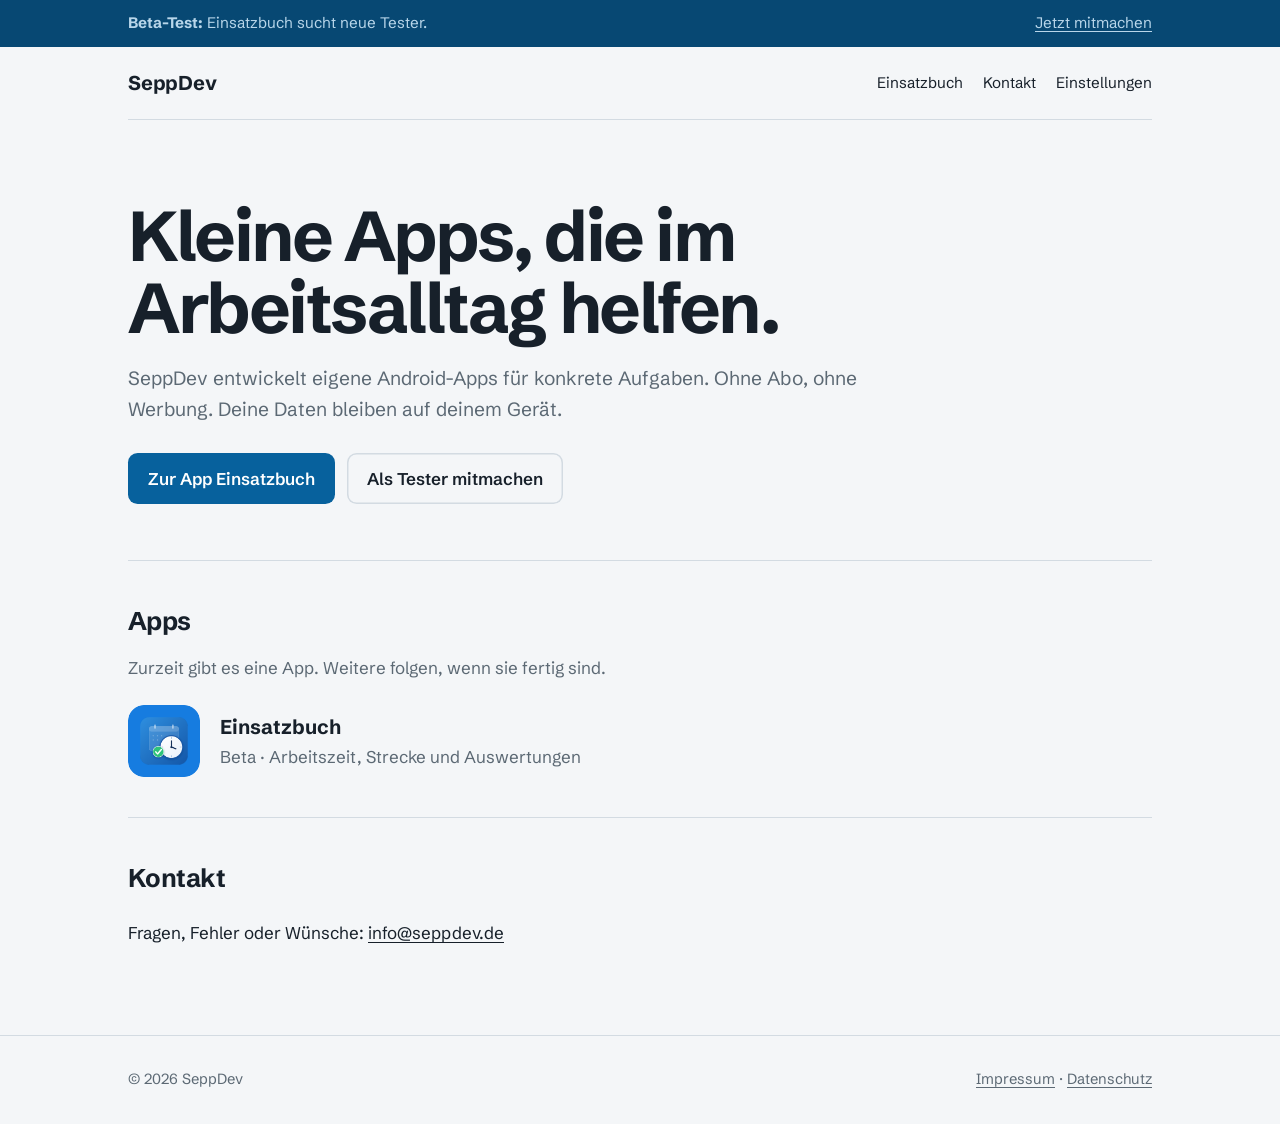
==== index.html @ da9e1fb3 "Add settings page in the navigation with full personalization Co-Authored-By: Claude Sonnet 5.5 <nor" ====
<!DOCTYPE html>
<html lang="de">
<head>
  <meta charset="utf-8">
  <meta name="viewport" content="width=device-width, initial-scale=1">
  <title>SeppDev – Apps für den Arbeitsalltag</title>
  <meta name="description" content="SeppDev baut kleine, praktische Apps. Aktuell im Beta-Test: Einsatzbuch für Arbeitszeit, Strecke und Auswertungen.">
  <link rel="preconnect" href="https://fonts.googleapis.com">
  <link rel="preconnect" href="https://fonts.gstatic.com" crossorigin>
  <link href="https://fonts.googleapis.com/css2?family=Schibsted+Grotesk:wght@400;600;700&display=swap" rel="stylesheet">
  <link rel="stylesheet" href="style.css">
  <script src="theme.js"></script>
</head>
<body>

<div class="beta-bar">
  <div class="wrap">
    <span><strong>Beta-Test:</strong> Einsatzbuch sucht neue Tester.</span>
    <a href="einsatzbuch/#testen">Jetzt mitmachen</a>
  </div>
</div>

<header class="wrap site-head">
  <a class="brand" href="./">SeppDev</a>
  <nav class="site-nav" aria-label="Hauptmenü">
    <a href="einsatzbuch/">Einsatzbuch</a>
    <a href="#kontakt">Kontakt</a>
    <a href="einstellungen.html">Einstellungen</a>
  </nav>
</header>

<main class="wrap">

  <div class="hero">
    <h1>Kleine Apps, die im Arbeitsalltag helfen.</h1>
    <p class="lede">SeppDev entwickelt eigene Android-Apps für konkrete Aufgaben. Ohne Abo, ohne Werbung. Deine Daten bleiben auf deinem Gerät.</p>
    <div class="hero-actions">
      <a class="btn" href="einsatzbuch/">Zur App Einsatzbuch</a>
      <a class="btn btn-ghost" href="einsatzbuch/#testen">Als Tester mitmachen</a>
    </div>
  </div>

  <section aria-labelledby="apps-titel">
    <h2 id="apps-titel">Apps</h2>
    <p class="section-lede">Zurzeit gibt es eine App. Weitere folgen, wenn sie fertig sind.</p>
    <a href="einsatzbuch/" style="display:flex; gap:1.25rem; align-items:center; text-decoration:none;">
      <img class="app-icon" src="einsatzbuch/icon.png" width="72" height="72" alt="Einsatzbuch-Icon">
      <span>
        <strong style="font-size:1.25rem;">Einsatzbuch</strong><br>
        <span style="color:var(--ink-soft);">Beta · Arbeitszeit, Strecke und Auswertungen</span>
      </span>
    </a>
  </section>

  <section id="kontakt" aria-labelledby="kontakt-titel">
    <h2 id="kontakt-titel">Kontakt</h2>
    <p>Fragen, Fehler oder Wünsche: <a href="mailto:info@seppdev.de">info@seppdev.de</a></p>
  </section>

</main>

<footer class="site-foot">
  <div class="wrap">
    <span>© 2026 SeppDev</span>
    <span><a href="impressum.html">Impressum</a> · <a href="datenschutz.html">Datenschutz</a></span>
  </div>
</footer>

</body>
</html>
---- style.css ----
/* SeppDev – gemeinsames Stylesheet */

/* Farben und Töne stammen aus der App (Theme.kt, Accents.kt). theme.js setzt sie je nach Auswahl. */
:root {
  --paper: #F4F6F8;
  --card: #FFFFFF;
  --ink: #17202A;
  --ink-soft: #5C6974;
  --rule: #D3DBE2;
  --accent: #07619D;
  --on-accent: #FFFFFF;
  --accent-ink: #07619D;
  --accent-deep: #074873;
  --on-deep: #B8D6EA;
  --accent-soft: #DFEAF2;
  --bar-bg: var(--accent-deep);
  --bar-fg: var(--on-deep);
  --signal: var(--accent-ink);
  --rs: 1;
  --sp: 1;
  --measure: 62ch;
  --font: "Schibsted Grotesk", system-ui, -apple-system, "Segoe UI", sans-serif;
  color-scheme: light;
}
:root[data-font="system"] { --font: system-ui, -apple-system, "Segoe UI", Roboto, sans-serif; }
:root[data-font="serif"] { --font: Georgia, "Times New Roman", serif; }
:root[data-theme="dark"] {
  --paper: #111820;
  --card: #161C22;
  --ink: #E8EDF2;
  --ink-soft: #9AA7B2;
  --rule: #323D47;
  --accent-ink: #84C2EB;
  --accent-deep: #0E344E;
  --accent-soft: #2A3A46;
  color-scheme: dark;
}

* { box-sizing: border-box; }
html { -webkit-text-size-adjust: 100%; scroll-behavior: smooth; }

body {
  margin: 0;
  background: var(--paper);
  color: var(--ink);
  font-family: var(--font);
  font-size: 1.0625rem;
  line-height: 1.6;
}

img, svg { display: block; max-width: 100%; }

a { color: var(--ink); text-decoration-thickness: 1px; text-underline-offset: 0.2em; }
a:hover { color: var(--signal); }

:focus-visible { outline: 3px solid var(--signal); outline-offset: 3px; }

.wrap { width: min(100% - 2.5rem, 64rem); margin-inline: auto; }

/* Kopfzeile */
.site-head {
  display: flex; align-items: center; justify-content: space-between; gap: 1rem;
  padding-block: 1.25rem; border-bottom: 1px solid var(--rule);
}
.brand { font-weight: 700; font-size: 1.25rem; letter-spacing: -0.01em; text-decoration: none; }
.site-nav { display: flex; flex-wrap: wrap; gap: 1.25rem; font-size: 0.95rem; }
.site-nav a { text-decoration: none; }
.site-nav a:hover { text-decoration: underline; }

/* Beta-Banner */
.beta-bar {
  background: var(--bar-bg); color: var(--bar-fg);
  padding-block: 0.7rem;
  font-size: 0.95rem;
}
.beta-bar .wrap { display: flex; flex-wrap: wrap; gap: 0.4rem 1rem; align-items: baseline; justify-content: space-between; }
.beta-bar strong { color: var(--bar-fg); }
.beta-bar a { color: var(--bar-fg); }

/* Hero */
.hero { padding-block: clamp(2.5rem, 7vw, 5rem) clamp(2rem, 5vw, 3.5rem); }
.hero h1 {
  font-size: clamp(2.3rem, 6vw, 4.4rem);
  line-height: 1.02; font-weight: 700; letter-spacing: -0.035em;
  margin: 0 0 1.25rem; max-width: 15ch;
}
.lede { font-size: 1.2rem; color: var(--ink-soft); max-width: var(--measure); margin: 0; }
.hero-actions { display: flex; flex-wrap: wrap; gap: 0.75rem; margin-top: 1.75rem; }

/* Buttons */
.btn {
  display: inline-block; padding: 0.75rem 1.25rem; border-radius: calc(0.6rem * var(--rs));
  background: var(--accent); color: var(--on-accent); text-decoration: none; font-weight: 600;
}
.btn:hover { background: var(--accent-deep); color: var(--on-deep); }
.btn-ghost { background: transparent; color: var(--ink); box-shadow: inset 0 0 0 1.5px var(--rule); }
.btn-ghost:hover { background: var(--card); color: var(--ink); box-shadow: inset 0 0 0 1.5px var(--accent); }
.btn[aria-disabled="true"] { background: var(--rule); color: var(--ink-soft); pointer-events: none; }

/* Abschnitte */
section { padding-block: calc(2.5rem * var(--sp)); border-top: 1px solid var(--rule); }
h2 { font-size: 1.6rem; letter-spacing: -0.02em; margin: 0 0 1.25rem; }
.section-lede { color: var(--ink-soft); max-width: var(--measure); margin: -0.5rem 0 1.5rem; }

/* Tester-Ablauf: echte Reihenfolge */
.steps { list-style: none; margin: 0; padding: 0; counter-reset: step; display: grid; gap: 1rem; }
.steps li {
  counter-increment: step;
  display: grid; grid-template-columns: 2.5rem 1fr; gap: 1rem;
  background: var(--card); border-radius: calc(0.8rem * var(--rs)); padding: 1.1rem 1.25rem;
}
.steps li::before {
  content: counter(step);
  width: 2.5rem; height: 2.5rem; border-radius: 50%;
  display: grid; place-items: center; font-weight: 700;
  background: var(--accent); color: var(--on-accent);
}
.steps h3 { margin: 0.1rem 0 0.25rem; font-size: 1.1rem; }
.steps p { margin: 0; color: var(--ink-soft); }

/* Funktionen */
.feature-grid { display: grid; grid-template-columns: repeat(auto-fit, minmax(16rem, 1fr)); gap: 1rem; }
.feature {
  background: var(--card); border-radius: calc(0.8rem * var(--rs)); padding: 1.25rem;
  border-left: 4px solid var(--accent);
}
.feature h3 { margin: 0 0 0.4rem; font-size: 1.05rem; }
.feature p { margin: 0; color: var(--ink-soft); font-size: 0.97rem; }

/* Versionsverlauf */
.timeline { list-style: none; margin: 0; padding: 0; border-left: 2px solid var(--rule); }
.timeline li { position: relative; padding: 0 0 calc(1.75rem * var(--sp)) 1.5rem; }
.timeline li::before {
  content: ""; position: absolute; left: -0.5rem; top: 0.35rem;
  width: 0.9rem; height: 0.9rem; border-radius: 50%;
  background: var(--paper); border: 2px solid var(--rule);
}
.timeline li.current::before { background: var(--accent); border-color: var(--accent); }
.timeline h3 { margin: 0 0 0.2rem; font-size: 1.15rem; }
.timeline .when { font-size: 0.9rem; color: var(--ink-soft); margin-bottom: 0.4rem; }
.timeline ul { margin: 0; padding-left: 1.1rem; color: var(--ink-soft); }
.timeline li.current .when::after { content: "  ·  aktuell"; color: var(--signal); font-weight: 600; }

/* App-Kopf */
.app-head { display: grid; grid-template-columns: 7rem 1fr; gap: 1.5rem; align-items: center; padding-block: clamp(2.5rem, 6vw, 4rem); }
.app-head .app-icon { width: 7rem; height: 7rem; border-radius: calc(1.6rem * var(--rs)); }
.app-head h1 { font-size: clamp(2.2rem, 5.5vw, 3.6rem); letter-spacing: -0.03em; line-height: 1.05; margin: 0 0 0.5rem; }
.app-icon { border-radius: calc(1rem * var(--rs)); }

/* Fußzeile */
.site-foot { margin-top: 2rem; padding-block: 2rem; border-top: 1px solid var(--rule); font-size: 0.92rem; color: var(--ink-soft); }
.site-foot .wrap { display: flex; flex-wrap: wrap; gap: 0.5rem 1.5rem; justify-content: space-between; }
.site-foot a { color: var(--ink-soft); }

/* Rechtstexte */
.legal { padding-block: 3rem 2rem; }
.legal h1 { font-size: 2.2rem; letter-spacing: -0.02em; margin: 0 0 1.5rem; }
.legal h2 { font-size: 1.2rem; margin: 2rem 0 0.5rem; }
.legal p, .legal address { max-width: var(--measure); font-style: normal; }

@media (max-width: 560px) {
  .site-head { flex-direction: column; align-items: flex-start; }
  .app-head { grid-template-columns: 1fr; }
  .app-head .app-icon { width: 5.5rem; height: 5.5rem; }
  .steps li { grid-template-columns: 2rem 1fr; }
  .steps li::before { width: 2rem; height: 2rem; }
}

@media (prefers-reduced-motion: reduce) {
  * { transition: none !important; animation: none !important; scroll-behavior: auto !important; }
}


/* Einstellungsseite */
.set-group { border: 0; padding: 0; margin: 0 0 1.75rem; }
.set-group legend { font-weight: 600; margin-bottom: 0.6rem; padding: 0; }
.seg { display: flex; flex-wrap: wrap; gap: 0.5rem; }
.seg button {
  padding: 0.6rem 1rem; border-radius: calc(0.6rem * var(--rs)); cursor: pointer; font: inherit; font-size: 0.95rem;
  background: var(--card); color: var(--ink); border: 1px solid var(--rule);
}
.seg button:hover { border-color: var(--accent); }
.seg button[aria-pressed="true"] { background: var(--accent); border-color: var(--accent); color: var(--on-accent); }
.swatches { display: grid; grid-template-columns: repeat(auto-fill, minmax(4rem, 1fr)); gap: 0.6rem; max-width: 30rem; }
.swatches button { height: 2.8rem; border-radius: calc(0.7rem * var(--rs)); cursor: pointer; border: 2px solid transparent; }
.swatches button[aria-pressed="true"] { border-color: var(--ink); box-shadow: inset 0 0 0 3px var(--card); }
.reset-row { padding-block: 0.5rem 1rem; }
.btn-plain { font: inherit; border: 0; cursor: pointer; }
.preview { background: var(--card); border-left: 4px solid var(--accent); border-radius: calc(0.8rem * var(--rs)); padding: 1.25rem; margin-bottom: 2rem; }
.preview h3 { margin: 0 0 0.4rem; }
.preview p { margin: 0 0 1rem; color: var(--ink-soft); max-width: var(--measure); }
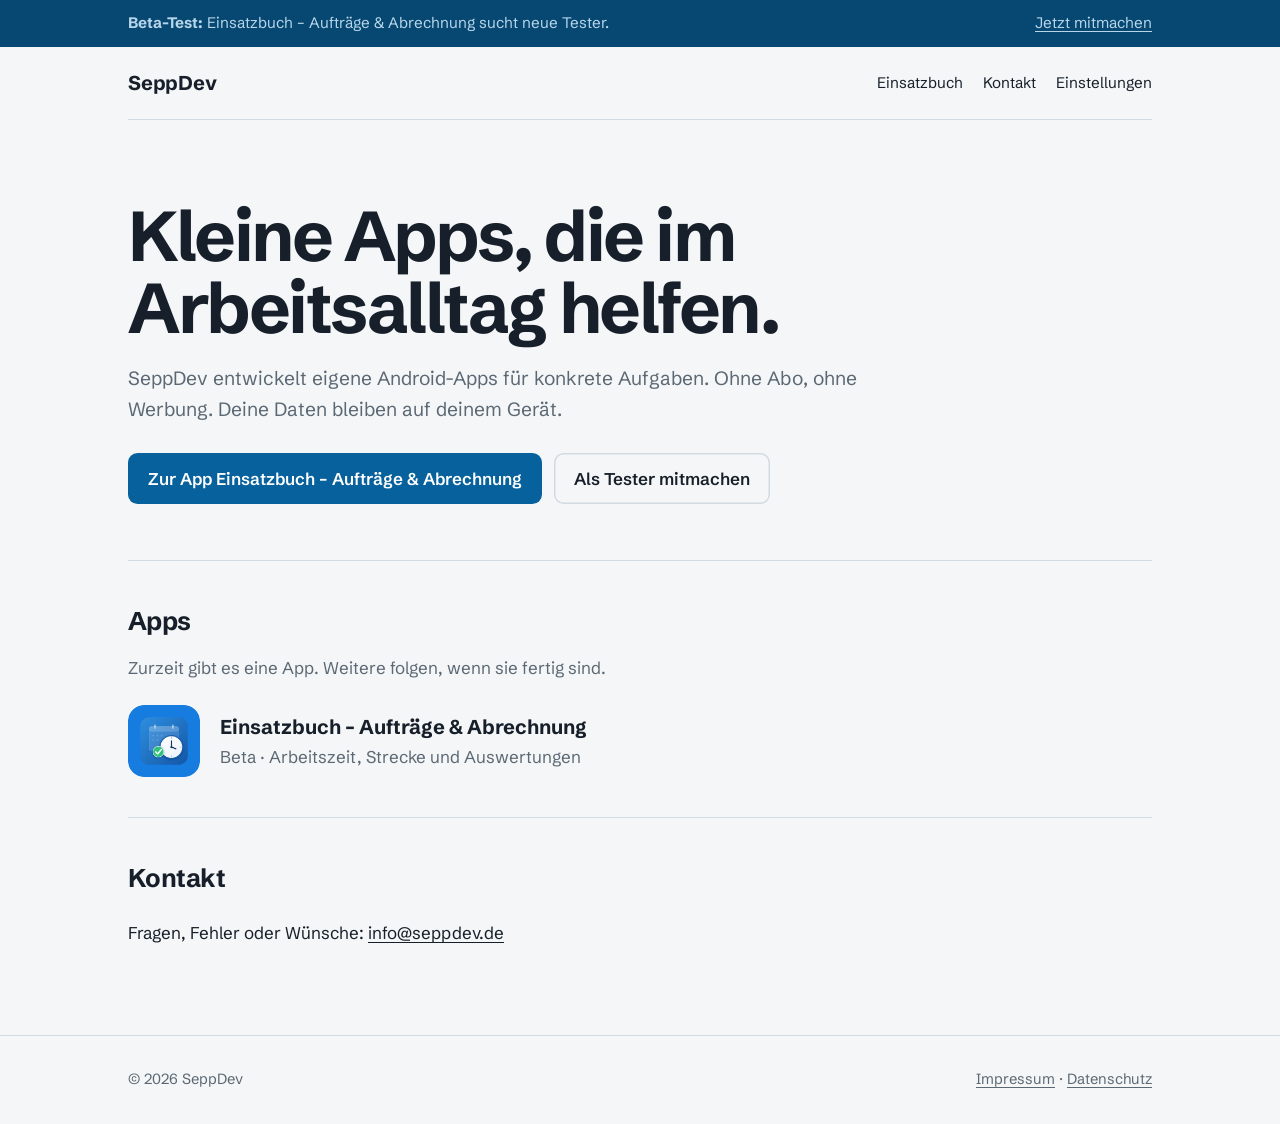
==== commit 4c25f5ba: "Rename app to Einsatzbuch – Aufträge & Abrechnung across site Co-Authored-By: Claude Haiku 5.5 <nore" ====
--- a/index.html
+++ b/index.html
@@ -15,7 +15,7 @@
 
 <div class="beta-bar">
   <div class="wrap">
-    <span><strong>Beta-Test:</strong> Einsatzbuch sucht neue Tester.</span>
+    <span><strong>Beta-Test:</strong> Einsatzbuch – Aufträge &amp; Abrechnung sucht neue Tester.</span>
     <a href="einsatzbuch/#testen">Jetzt mitmachen</a>
   </div>
 </div>
@@ -35,7 +35,7 @@
     <h1>Kleine Apps, die im Arbeitsalltag helfen.</h1>
     <p class="lede">SeppDev entwickelt eigene Android-Apps für konkrete Aufgaben. Ohne Abo, ohne Werbung. Deine Daten bleiben auf deinem Gerät.</p>
     <div class="hero-actions">
-      <a class="btn" href="einsatzbuch/">Zur App Einsatzbuch</a>
+      <a class="btn" href="einsatzbuch/">Zur App Einsatzbuch – Aufträge &amp; Abrechnung</a>
       <a class="btn btn-ghost" href="einsatzbuch/#testen">Als Tester mitmachen</a>
     </div>
   </div>
@@ -46,7 +46,7 @@
     <a href="einsatzbuch/" style="display:flex; gap:1.25rem; align-items:center; text-decoration:none;">
       <img class="app-icon" src="einsatzbuch/icon.png" width="72" height="72" alt="Einsatzbuch-Icon">
       <span>
-        <strong style="font-size:1.25rem;">Einsatzbuch</strong><br>
+        <strong style="font-size:1.25rem;">Einsatzbuch – Aufträge &amp; Abrechnung</strong><br>
         <span style="color:var(--ink-soft);">Beta · Arbeitszeit, Strecke und Auswertungen</span>
       </span>
     </a>
--- a/style.css
+++ b/style.css
@@ -129,17 +129,17 @@
 
 /* Versionsverlauf */
 .timeline { list-style: none; margin: 0; padding: 0; border-left: 2px solid var(--rule); }
-.timeline li { position: relative; padding: 0 0 calc(1.75rem * var(--sp)) 1.5rem; }
-.timeline li::before {
+.timeline > li { position: relative; padding: 0 0 calc(1.75rem * var(--sp)) 1.5rem; }
+.timeline > li::before {
   content: ""; position: absolute; left: -0.5rem; top: 0.35rem;
   width: 0.9rem; height: 0.9rem; border-radius: 50%;
   background: var(--paper); border: 2px solid var(--rule);
 }
-.timeline li.current::before { background: var(--accent); border-color: var(--accent); }
+.timeline > li.current::before { background: var(--accent); border-color: var(--accent); }
 .timeline h3 { margin: 0 0 0.2rem; font-size: 1.15rem; }
 .timeline .when { font-size: 0.9rem; color: var(--ink-soft); margin-bottom: 0.4rem; }
 .timeline ul { margin: 0; padding-left: 1.1rem; color: var(--ink-soft); }
-.timeline li.current .when::after { content: "  ·  aktuell"; color: var(--signal); font-weight: 600; }
+.timeline > li.current .when { color: var(--accent-ink); font-weight: 600; }
 
 /* App-Kopf */
 .app-head { display: grid; grid-template-columns: 7rem 1fr; gap: 1.5rem; align-items: center; padding-block: clamp(2.5rem, 6vw, 4rem); }
@@ -189,3 +189,17 @@
 .preview { background: var(--card); border-left: 4px solid var(--accent); border-radius: calc(0.8rem * var(--rs)); padding: 1.25rem; margin-bottom: 2rem; }
 .preview h3 { margin: 0 0 0.4rem; }
 .preview p { margin: 0 0 1rem; color: var(--ink-soft); max-width: var(--measure); }
+
+/* Tester-Zähler */
+.tester-count { background: var(--card); border-left: 4px solid var(--accent); border-radius: calc(0.8rem * var(--rs)); padding: 1rem 1.25rem; margin: 0 0 1.5rem; }
+.tester-count[hidden] { display: none; }
+.tester-line { margin: 0 0 0.6rem; }
+.tester-line strong { font-size: 1.8rem; letter-spacing: -0.02em; margin-right: 0.25rem; }
+.tester-count .bar { height: 0.7rem; background: var(--rule); border-radius: 999px; overflow: hidden; }
+.tester-count .bar[hidden] { display: none; }
+.tester-count .bar span { display: block; height: 100%; width: 0; background: var(--accent); border-radius: 999px; transition: width .6s ease; }
+.tester-stand { margin: 0.5rem 0 0; font-size: 0.88rem; color: var(--ink-soft); }
+.tester-stand:empty { display: none; }
+@media (prefers-reduced-motion: reduce) { .tester-count .bar span { transition: none; } }
+
+.visually-hidden { position: absolute; width: 1px; height: 1px; overflow: hidden; clip: rect(0 0 0 0); white-space: nowrap; }
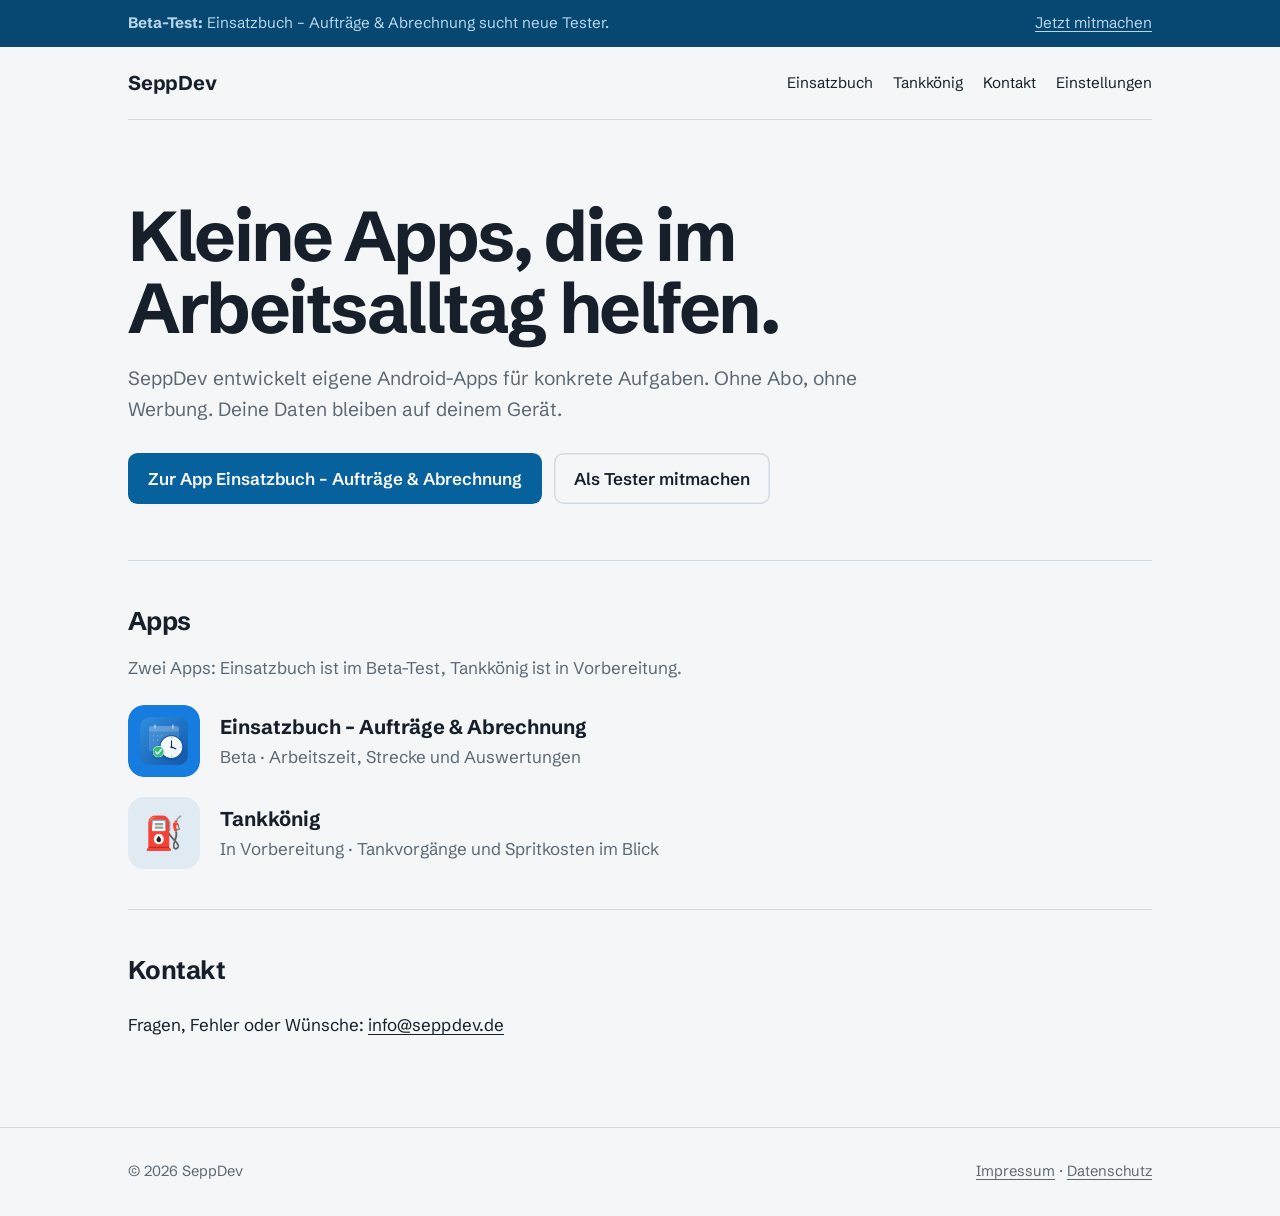
==== commit fb2d8eee: "Zweite App Tankkönig grob hinzugefügt Co-Authored-By: Claude Sonnet 5.5 <noreply@anthropic.com> Clau" ====
--- a/index.html
+++ b/index.html
@@ -24,6 +24,7 @@
   <a class="brand" href="./">SeppDev</a>
   <nav class="site-nav" aria-label="Hauptmenü">
     <a href="einsatzbuch/">Einsatzbuch</a>
+    <a href="tankkoenig/">Tankkönig</a>
     <a href="#kontakt">Kontakt</a>
     <a href="einstellungen.html">Einstellungen</a>
   </nav>
@@ -42,12 +43,19 @@
 
   <section aria-labelledby="apps-titel">
     <h2 id="apps-titel">Apps</h2>
-    <p class="section-lede">Zurzeit gibt es eine App. Weitere folgen, wenn sie fertig sind.</p>
+    <p class="section-lede">Zwei Apps: Einsatzbuch ist im Beta-Test, Tankkönig ist in Vorbereitung.</p>
     <a href="einsatzbuch/" style="display:flex; gap:1.25rem; align-items:center; text-decoration:none;">
       <img class="app-icon" src="einsatzbuch/icon.png" width="72" height="72" alt="Einsatzbuch-Icon">
       <span>
         <strong style="font-size:1.25rem;">Einsatzbuch – Aufträge &amp; Abrechnung</strong><br>
         <span style="color:var(--ink-soft);">Beta · Arbeitszeit, Strecke und Auswertungen</span>
+      </span>
+    </a>
+    <a href="tankkoenig/" style="display:flex; gap:1.25rem; align-items:center; text-decoration:none; margin-top:1.25rem;">
+      <span class="app-icon" style="width:72px; height:72px; display:grid; place-items:center; font-size:2rem; background:var(--accent-soft);" aria-hidden="true">⛽</span>
+      <span>
+        <strong style="font-size:1.25rem;">Tankkönig</strong><br>
+        <span style="color:var(--ink-soft);">In Vorbereitung · Tankvorgänge und Spritkosten im Blick</span>
       </span>
     </a>
   </section>
--- a/style.css
+++ b/style.css
@@ -203,3 +203,38 @@
 @media (prefers-reduced-motion: reduce) { .tester-count .bar span { transition: none; } }
 
 .visually-hidden { position: absolute; width: 1px; height: 1px; overflow: hidden; clip: rect(0 0 0 0); white-space: nowrap; }
+
+/* Versionsverlauf kompakt */
+.timeline.compact > li { padding-bottom: calc(1rem * var(--sp)); }
+.timeline.compact h3 { font-size: 1rem; margin-bottom: 0.1rem; }
+.timeline.compact .when { font-size: 0.82rem; margin-bottom: 0.2rem; }
+.timeline.compact ul { font-size: 0.9rem; line-height: 1.45; padding-left: 0.9rem; }
+.timeline.compact li li { margin: 0; }
+.timeline.compact p { margin: 0; }
+.timeline.compact .when { margin-bottom: 0.1rem; }
+.timeline.compact ul { line-height: 1.4; }
+.timeline.compact > li { padding-bottom: calc(0.9rem * var(--sp)); }
+
+/* Versionsverlauf: aufklappbar */
+.tl-tools { display: flex; gap: 0.5rem; margin-bottom: 1rem; }
+.btn-small { padding: 0.4rem 0.8rem; font-size: 0.88rem; border-radius: calc(0.5rem * var(--rs)); }
+.timeline.compact > li { padding-bottom: calc(0.55rem * var(--sp)); }
+.timeline details summary {
+  display: flex; align-items: baseline; flex-wrap: wrap; gap: 0.15rem 0.75rem;
+  cursor: pointer; list-style: none; padding: 0.15rem 1.6rem 0.15rem 0; position: relative;
+}
+.timeline details summary::-webkit-details-marker { display: none; }
+.timeline details summary::after {
+  content: ""; position: absolute; right: 0.3rem; top: 0.55rem; width: 0.5rem; height: 0.5rem;
+  border-right: 2px solid var(--ink-soft); border-bottom: 2px solid var(--ink-soft);
+  transform: rotate(45deg); transition: transform .15s ease;
+}
+.timeline details[open] summary::after { transform: rotate(-135deg); top: 0.7rem; }
+.timeline details summary h3 { margin: 0; }
+.timeline details summary .when { margin: 0; font-size: 0.82rem; color: var(--ink-soft); }
+.timeline details summary .count { margin-left: auto; font-size: 0.8rem; color: var(--ink-soft); }
+.timeline > li.current details summary .when { color: var(--accent-ink); font-weight: 600; }
+.timeline details ul { margin: 0.35rem 0 0.3rem; }
+@media (prefers-reduced-motion: reduce) { .timeline details summary::after { transition: none; } }
+.timeline details h4 { margin: 0.55rem 0 0.1rem; font-size: 0.85rem; color: var(--ink); }
+.timeline details h4 + ul { margin-top: 0.1rem; }
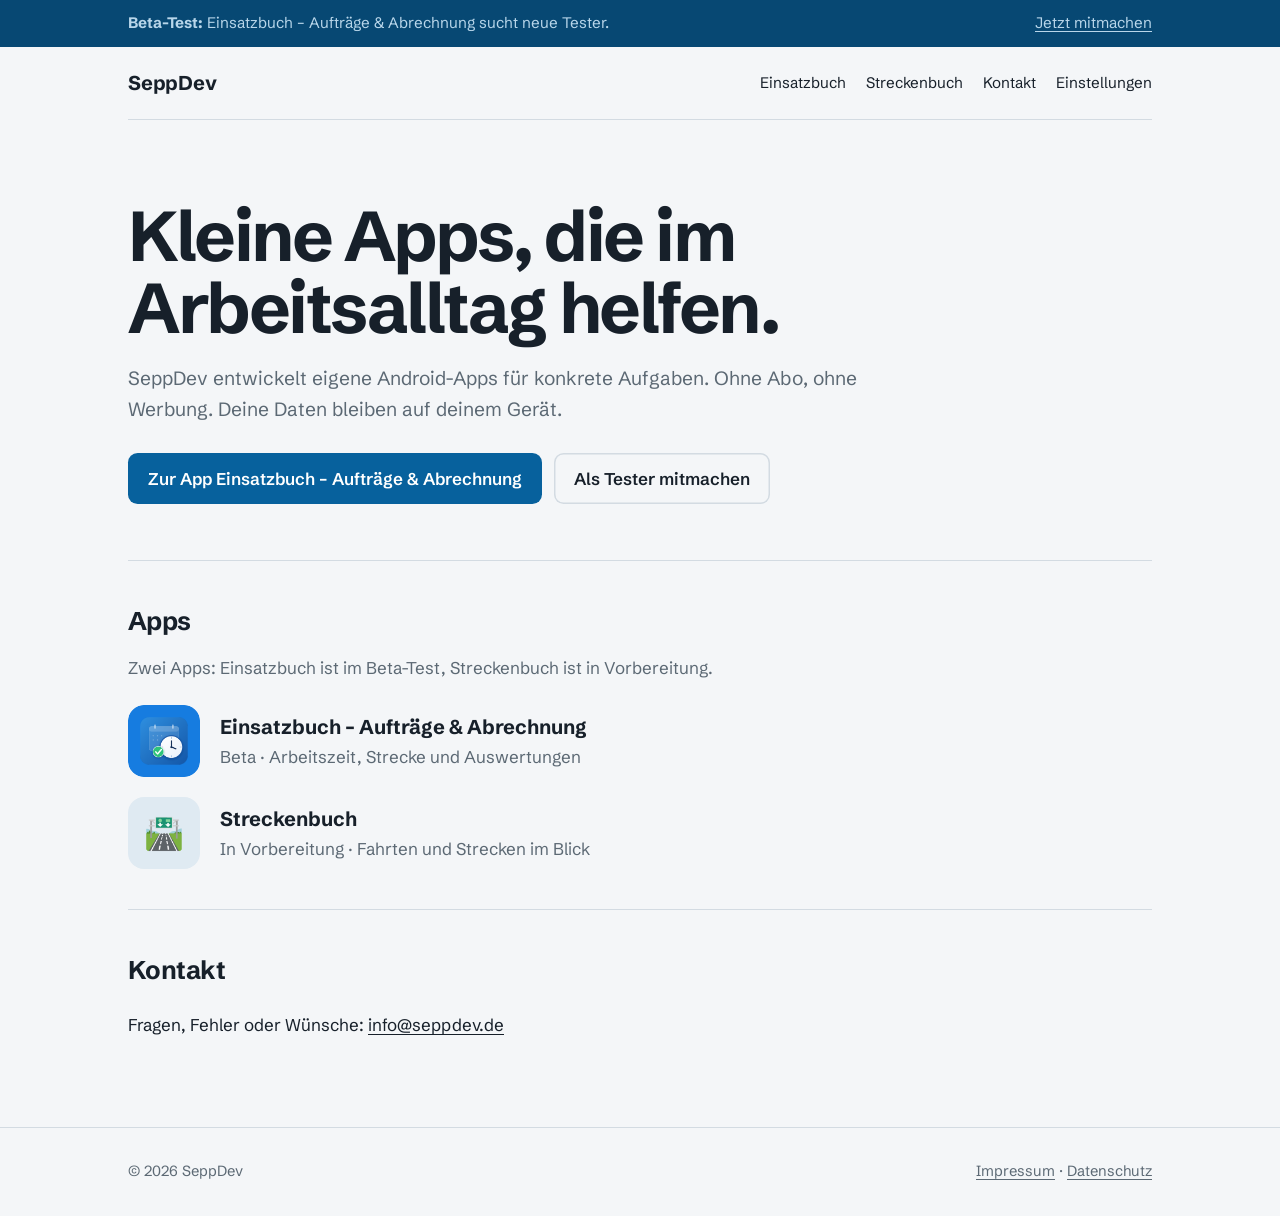
==== commit f499bd19: "Zweite App heißt Streckenbuch Co-Authored-By: Claude Sonnet 5.5 <noreply@anthropic.com> Claude-Sessi" ====
--- a/index.html
+++ b/index.html
@@ -24,7 +24,7 @@
   <a class="brand" href="./">SeppDev</a>
   <nav class="site-nav" aria-label="Hauptmenü">
     <a href="einsatzbuch/">Einsatzbuch</a>
-    <a href="tankkoenig/">Tankkönig</a>
+    <a href="streckenbuch/">Streckenbuch</a>
     <a href="#kontakt">Kontakt</a>
     <a href="einstellungen.html">Einstellungen</a>
   </nav>
@@ -43,7 +43,7 @@
 
   <section aria-labelledby="apps-titel">
     <h2 id="apps-titel">Apps</h2>
-    <p class="section-lede">Zwei Apps: Einsatzbuch ist im Beta-Test, Tankkönig ist in Vorbereitung.</p>
+    <p class="section-lede">Zwei Apps: Einsatzbuch ist im Beta-Test, Streckenbuch ist in Vorbereitung.</p>
     <a href="einsatzbuch/" style="display:flex; gap:1.25rem; align-items:center; text-decoration:none;">
       <img class="app-icon" src="einsatzbuch/icon.png" width="72" height="72" alt="Einsatzbuch-Icon">
       <span>
@@ -51,11 +51,11 @@
         <span style="color:var(--ink-soft);">Beta · Arbeitszeit, Strecke und Auswertungen</span>
       </span>
     </a>
-    <a href="tankkoenig/" style="display:flex; gap:1.25rem; align-items:center; text-decoration:none; margin-top:1.25rem;">
-      <span class="app-icon" style="width:72px; height:72px; display:grid; place-items:center; font-size:2rem; background:var(--accent-soft);" aria-hidden="true">⛽</span>
+    <a href="streckenbuch/" style="display:flex; gap:1.25rem; align-items:center; text-decoration:none; margin-top:1.25rem;">
+      <span class="app-icon" style="width:72px; height:72px; display:grid; place-items:center; font-size:2rem; background:var(--accent-soft);" aria-hidden="true">🛣️</span>
       <span>
-        <strong style="font-size:1.25rem;">Tankkönig</strong><br>
-        <span style="color:var(--ink-soft);">In Vorbereitung · Tankvorgänge und Spritkosten im Blick</span>
+        <strong style="font-size:1.25rem;">Streckenbuch</strong><br>
+        <span style="color:var(--ink-soft);">In Vorbereitung · Fahrten und Strecken im Blick</span>
       </span>
     </a>
   </section>
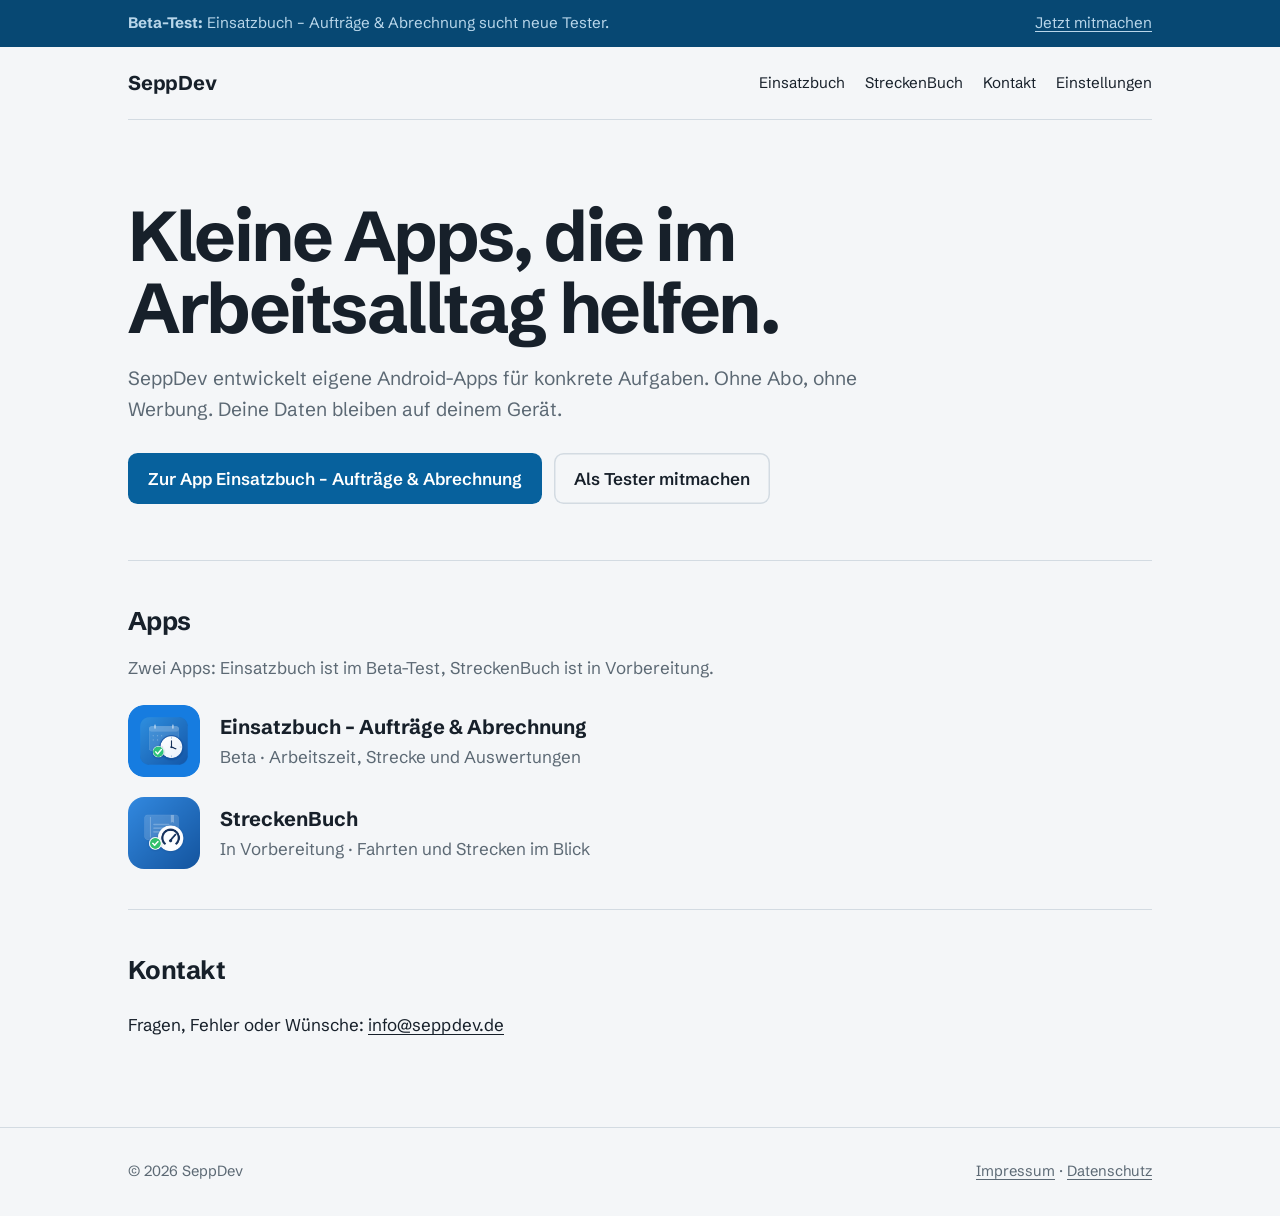
==== commit 39e786a4: "StreckenBuch: Icon und Beschreibung aus der App Co-Authored-By: Claude Sonnet 5.5 <noreply@anthropic" ====
--- a/index.html
+++ b/index.html
@@ -24,7 +24,7 @@
   <a class="brand" href="./">SeppDev</a>
   <nav class="site-nav" aria-label="Hauptmenü">
     <a href="einsatzbuch/">Einsatzbuch</a>
-    <a href="streckenbuch/">Streckenbuch</a>
+    <a href="streckenbuch/">StreckenBuch</a>
     <a href="#kontakt">Kontakt</a>
     <a href="einstellungen.html">Einstellungen</a>
   </nav>
@@ -43,7 +43,7 @@
 
   <section aria-labelledby="apps-titel">
     <h2 id="apps-titel">Apps</h2>
-    <p class="section-lede">Zwei Apps: Einsatzbuch ist im Beta-Test, Streckenbuch ist in Vorbereitung.</p>
+    <p class="section-lede">Zwei Apps: Einsatzbuch ist im Beta-Test, StreckenBuch ist in Vorbereitung.</p>
     <a href="einsatzbuch/" style="display:flex; gap:1.25rem; align-items:center; text-decoration:none;">
       <img class="app-icon" src="einsatzbuch/icon.png" width="72" height="72" alt="Einsatzbuch-Icon">
       <span>
@@ -52,9 +52,9 @@
       </span>
     </a>
     <a href="streckenbuch/" style="display:flex; gap:1.25rem; align-items:center; text-decoration:none; margin-top:1.25rem;">
-      <span class="app-icon" style="width:72px; height:72px; display:grid; place-items:center; font-size:2rem; background:var(--accent-soft);" aria-hidden="true">🛣️</span>
+      <img class="app-icon" src="streckenbuch/icon.png" width="72" height="72" alt="StreckenBuch-Icon">
       <span>
-        <strong style="font-size:1.25rem;">Streckenbuch</strong><br>
+        <strong style="font-size:1.25rem;">StreckenBuch</strong><br>
         <span style="color:var(--ink-soft);">In Vorbereitung · Fahrten und Strecken im Blick</span>
       </span>
     </a>
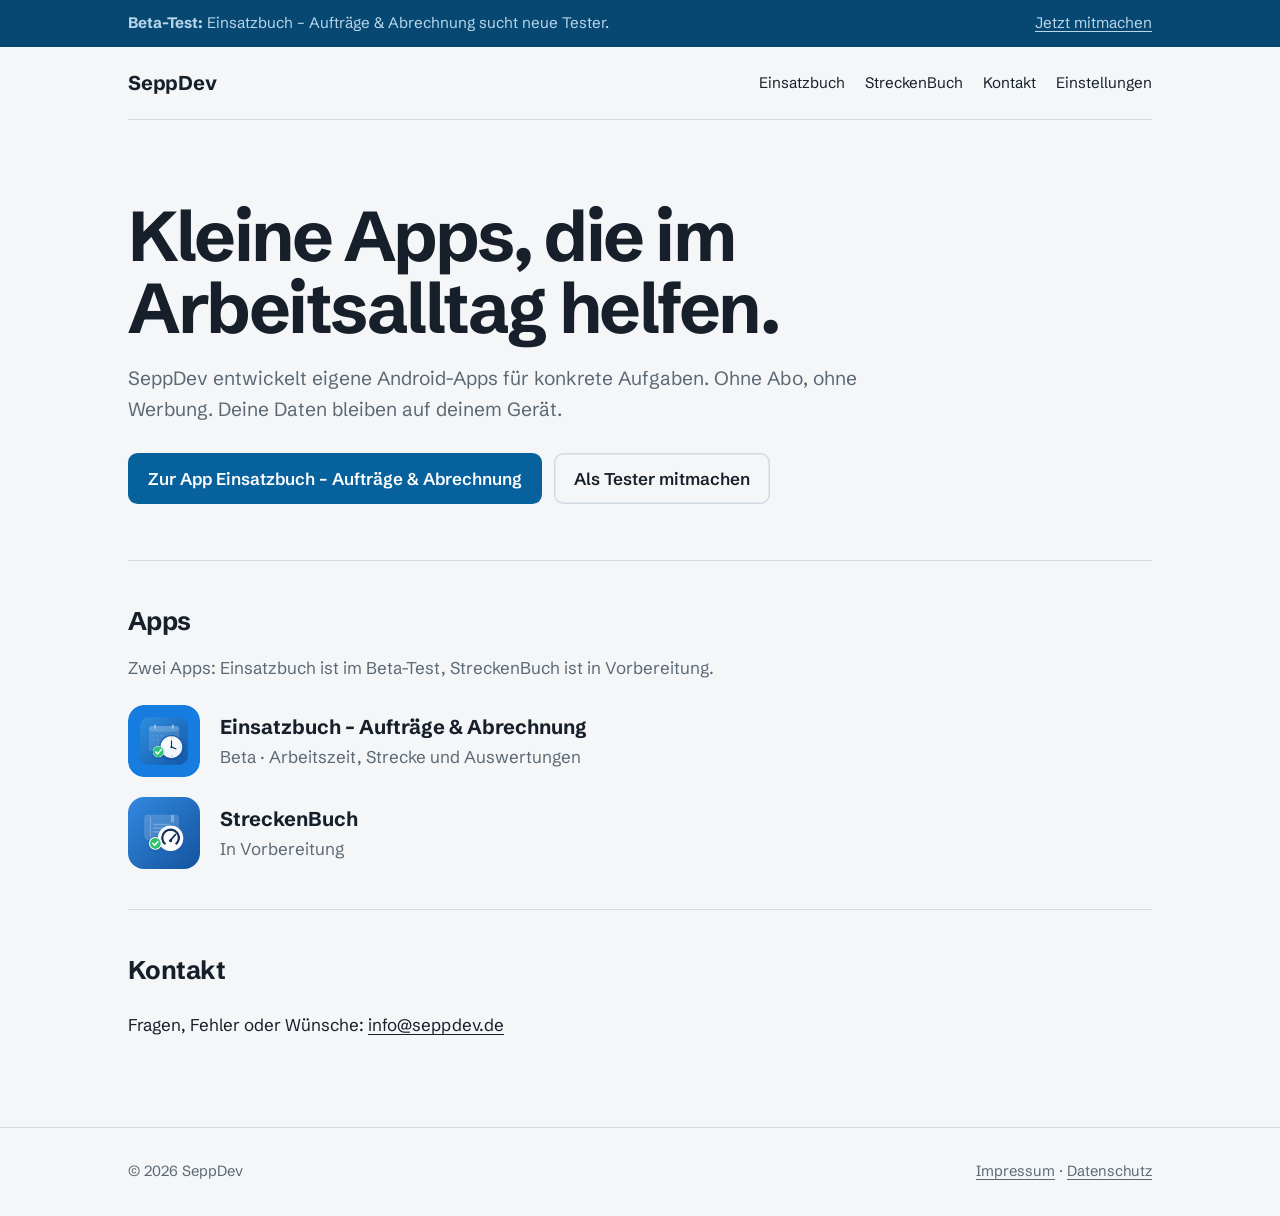
==== commit 630c507e: "StreckenBuch: Funktionsliste entfernt, nur Platzhalter Co-Authored-By: Claude Sonnet 5.5 <noreply@an" ====
--- a/index.html
+++ b/index.html
@@ -55,7 +55,7 @@
       <img class="app-icon" src="streckenbuch/icon.png" width="72" height="72" alt="StreckenBuch-Icon">
       <span>
         <strong style="font-size:1.25rem;">StreckenBuch</strong><br>
-        <span style="color:var(--ink-soft);">In Vorbereitung · Fahrten und Strecken im Blick</span>
+        <span style="color:var(--ink-soft);">In Vorbereitung</span>
       </span>
     </a>
   </section>
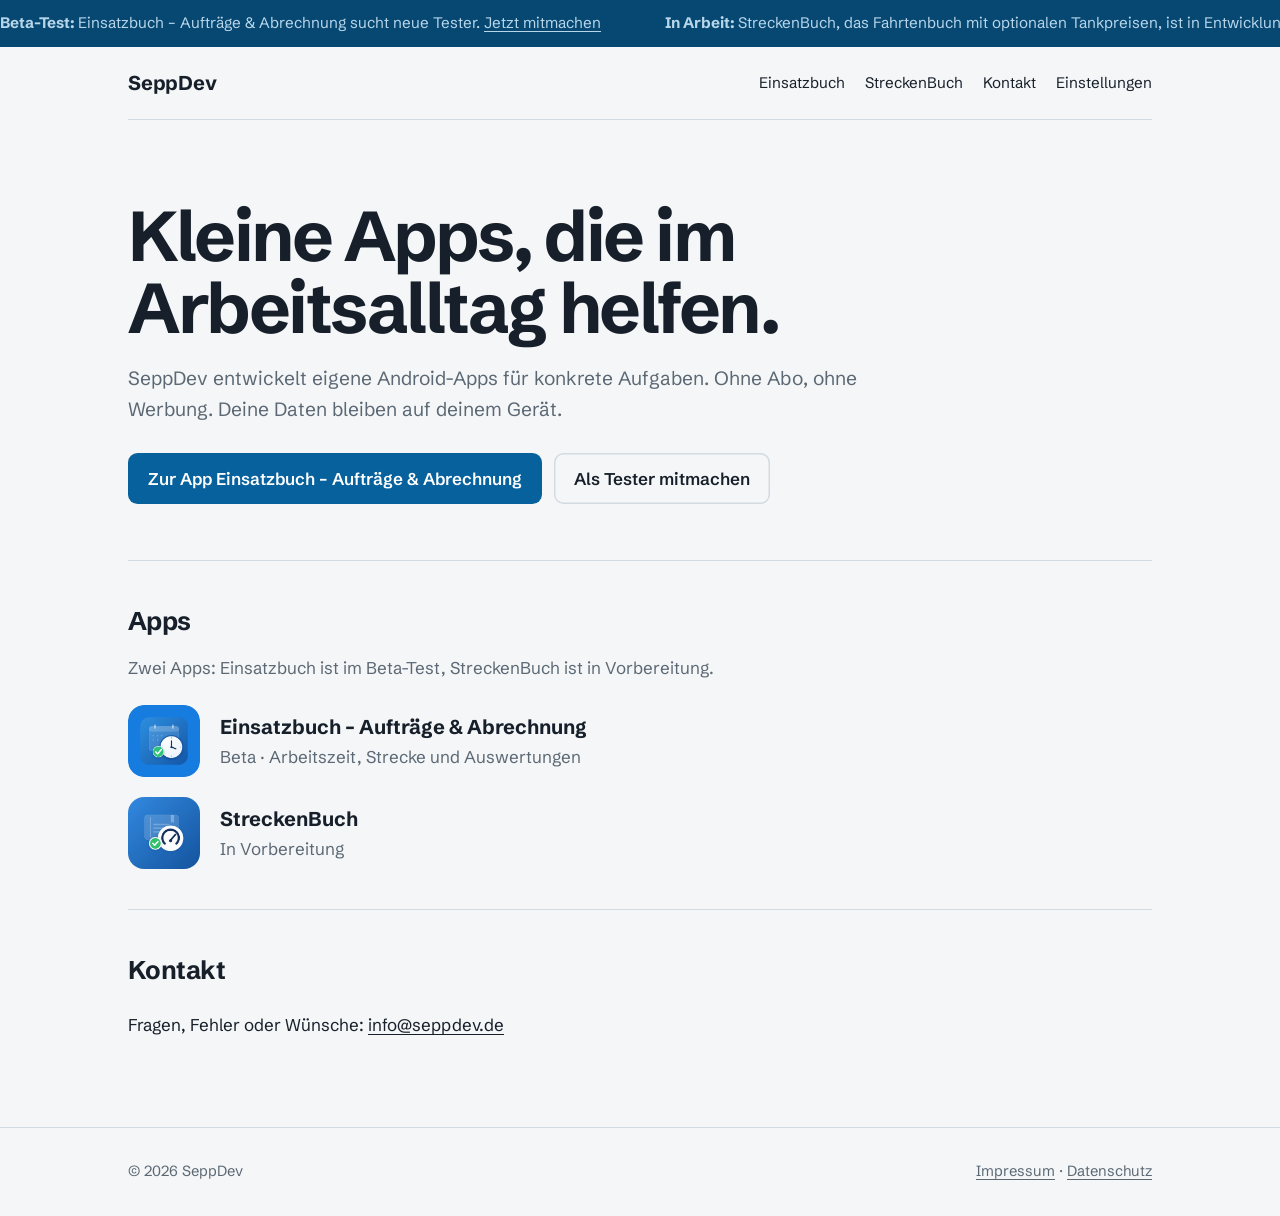
==== commit 04e26cbb: "Blaue Leiste als Laufschrift mit beiden Apps Co-Authored-By: Claude Sonnet 5.5 <noreply@anthropic.co" ====
--- a/index.html
+++ b/index.html
@@ -74,5 +74,6 @@
   </div>
 </footer>
 
+<script src="ticker.js"></script>
 </body>
 </html>
--- a/style.css
+++ b/style.css
@@ -238,3 +238,11 @@
 @media (prefers-reduced-motion: reduce) { .timeline details summary::after { transition: none; } }
 .timeline details h4 { margin: 0.55rem 0 0.1rem; font-size: 0.85rem; color: var(--ink); }
 .timeline details h4 + ul { margin-top: 0.1rem; }
+
+/* Laufschrift in der blauen Leiste */
+.beta-bar.ticker { overflow: hidden; padding-inline: 0; }
+.ticker-track { display: flex; width: max-content; animation: ticker-run 30s linear infinite; }
+.ticker:hover .ticker-track, .ticker:focus-within .ticker-track { animation-play-state: paused; }
+.ticker-seg { display: flex; flex: none; }
+.ticker-item { flex: none; white-space: nowrap; padding-right: 4rem; }
+@keyframes ticker-run { to { transform: translateX(-50%); } }
